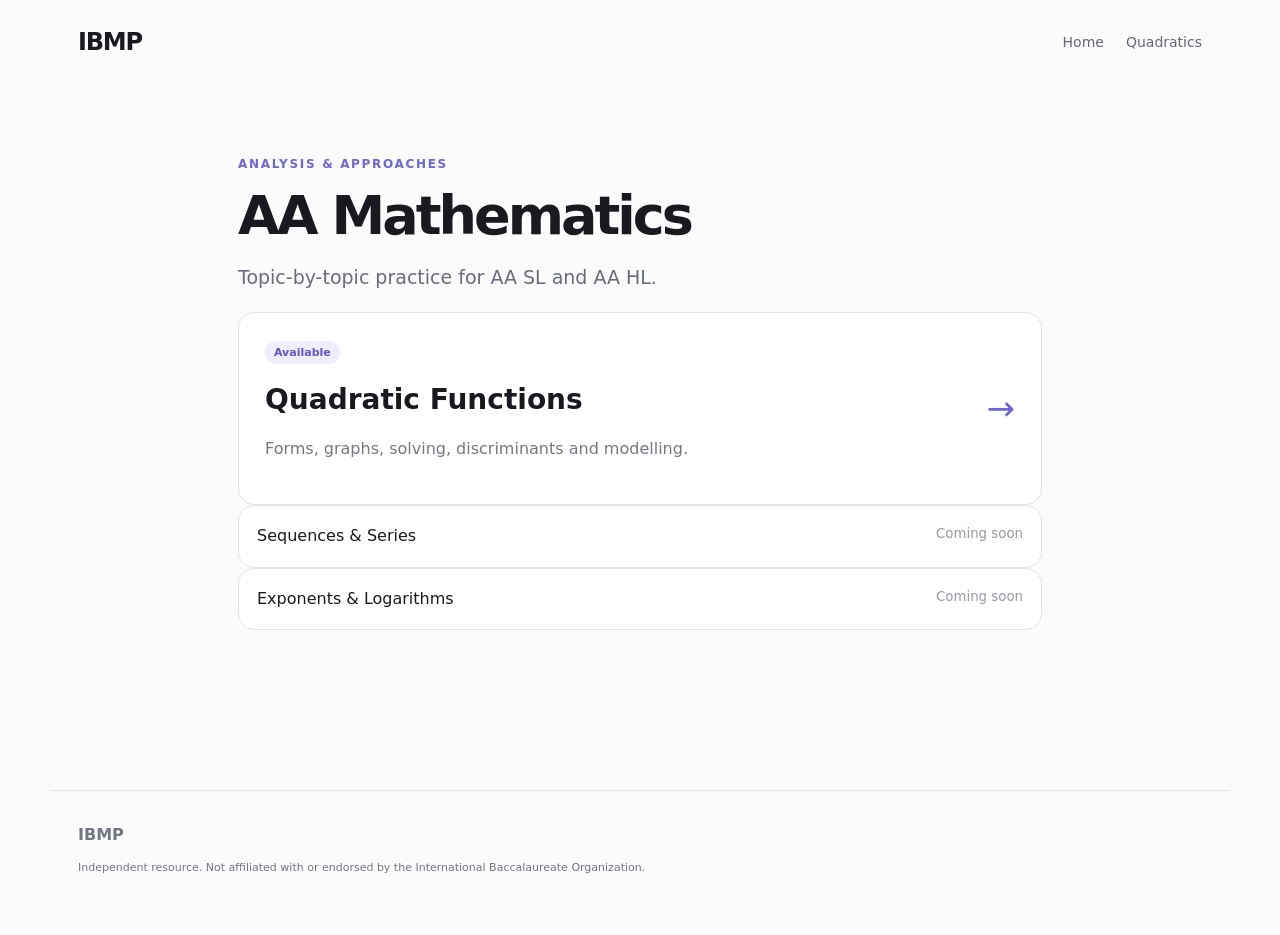
==== aa.html @ b543ac79 "Add files via upload" ====
<!doctype html><html lang="en"><head><meta charset="utf-8"><meta name="viewport" content="width=device-width,initial-scale=1"><title>AA — IBMP</title><link rel="stylesheet" href="styles.css"></head><body>
<header class="header"><a class="brand" href="index.html">IBMP</a><nav><a href="index.html">Home</a><a href="quadratics.html">Quadratics</a></nav></header>
<main class="page"><div class="eyebrow">Analysis & Approaches</div><h1>AA Mathematics</h1><p class="lead">Topic-by-topic practice for AA SL and AA HL.</p>
<a class="featured" href="quadratics.html"><div><span class="pill">Available</span><h3>Quadratic Functions</h3><p>Forms, graphs, solving, discriminants and modelling.</p></div><div class="arrow">→</div></a>
<div class="mini">Sequences & Series <small>Coming soon</small></div><div class="mini">Exponents & Logarithms <small>Coming soon</small></div></main>
<footer><strong>IBMP</strong><p class="disclaimer">Independent resource. Not affiliated with or endorsed by the International Baccalaureate Organization.</p></footer>
</body></html>
---- styles.css ----
*{box-sizing:border-box}body{margin:0;font-family:Inter,system-ui,-apple-system,Segoe UI,sans-serif;color:#181a20;background:#fbfbfc;line-height:1.55}a{text-decoration:none;color:inherit}.header{max-width:1180px;margin:auto;padding:24px 28px;display:flex;justify-content:space-between;align-items:center}.brand{font-size:24px;font-weight:800;letter-spacing:-.05em}.header nav{display:flex;gap:22px;color:#626774;font-size:14px}.hero{max-width:1180px;margin:70px auto 20px;padding:0 28px 80px;display:grid;grid-template-columns:1.2fr .8fr;gap:60px;align-items:center}.hero h1,.page h1{font-size:62px;line-height:1.03;letter-spacing:-.055em;margin:0 0 20px}.hero h1 span{color:#6e65d8}.hero p,.lead{font-size:19px;color:#686d79}.eyebrow{text-transform:uppercase;letter-spacing:.14em;font-size:12px;font-weight:800;color:#6e65d8;margin-bottom:14px}.actions{display:flex;gap:10px;margin-top:28px}.btn{padding:12px 17px;border:1px solid #dadce4;background:white;border-radius:10px;font-weight:700;cursor:pointer}.btn.primary{background:#1f2025;color:white;border-color:#1f2025}.preview,.card,.featured,.mini,.progress,.lessons label,.practice{background:white;border:1px solid #e2e4ea;border-radius:16px}.preview{padding:22px;box-shadow:0 12px 35px rgba(20,20,35,.06)}.preview-top{display:flex;justify-content:space-between;font-size:14px}.preview-top span:last-child,.pill{background:#efedff;color:#5f56cc;border-radius:99px;padding:5px 9px;font-size:11px;font-weight:800}.formula{font-family:Georgia,serif;text-align:center;font-size:28px;margin:26px 0 0}.axis{stroke:#c7cad3;stroke-width:1.5}.curve{fill:none;stroke:#6e65d8;stroke-width:4}.point{fill:#1c1d22}.preview small{color:#7b808c}.section{max-width:1180px;margin:auto;padding:72px 28px}.section h2{font-size:38px;letter-spacing:-.04em;margin:0 0 28px}.grid{display:grid;gap:14px}.four{grid-template-columns:repeat(4,1fr)}.three{grid-template-columns:repeat(3,1fr)}.card{padding:22px;min-height:180px}.card b{color:#6e65d8}.card p{color:#747985}.card span{font-size:13px;font-weight:800}.featured{padding:26px;display:flex;justify-content:space-between;align-items:center}.featured h3{font-size:28px;margin:14px 0 8px}.featured p{color:#737883}.arrow{font-size:34px;color:#6e65d8}.mini{padding:18px;display:flex;justify-content:space-between}.mini small{color:#969aa5}.page{max-width:860px;margin:70px auto;padding:0 28px 90px}.page h1{font-size:54px}.progress{padding:20px;margin:30px 0}.progress>div:first-child{display:flex;justify-content:space-between}.progress span{font-size:13px;color:#747985}.track{height:8px;background:#eeeef2;border-radius:99px;margin-top:14px;overflow:hidden}.fill{height:100%;width:0;background:#6e65d8}.lessons{display:grid;gap:10px}.lessons label{padding:17px;display:flex;gap:12px}.lessons b{display:inline-block;width:32px;color:#6e65d8}.lessons small{display:block;margin-left:32px;color:#818692}.practice{padding:26px;margin-top:40px}.answer{margin-top:16px;background:#f4f3ff;border:1px solid #dedbff;padding:15px;border-radius:12px}.hidden{display:none}footer{max-width:1180px;margin:auto;border-top:1px solid #e4e6eb;padding:32px 28px 48px;color:#717681}.disclaimer{font-size:11px;max-width:760px}@media(max-width:800px){.hero{grid-template-columns:1fr}.hero h1,.page h1{font-size:44px}.four{grid-template-columns:1fr 1fr}.three{grid-template-columns:1fr}}@media(max-width:520px){.four{grid-template-columns:1fr}.actions{flex-direction:column}}
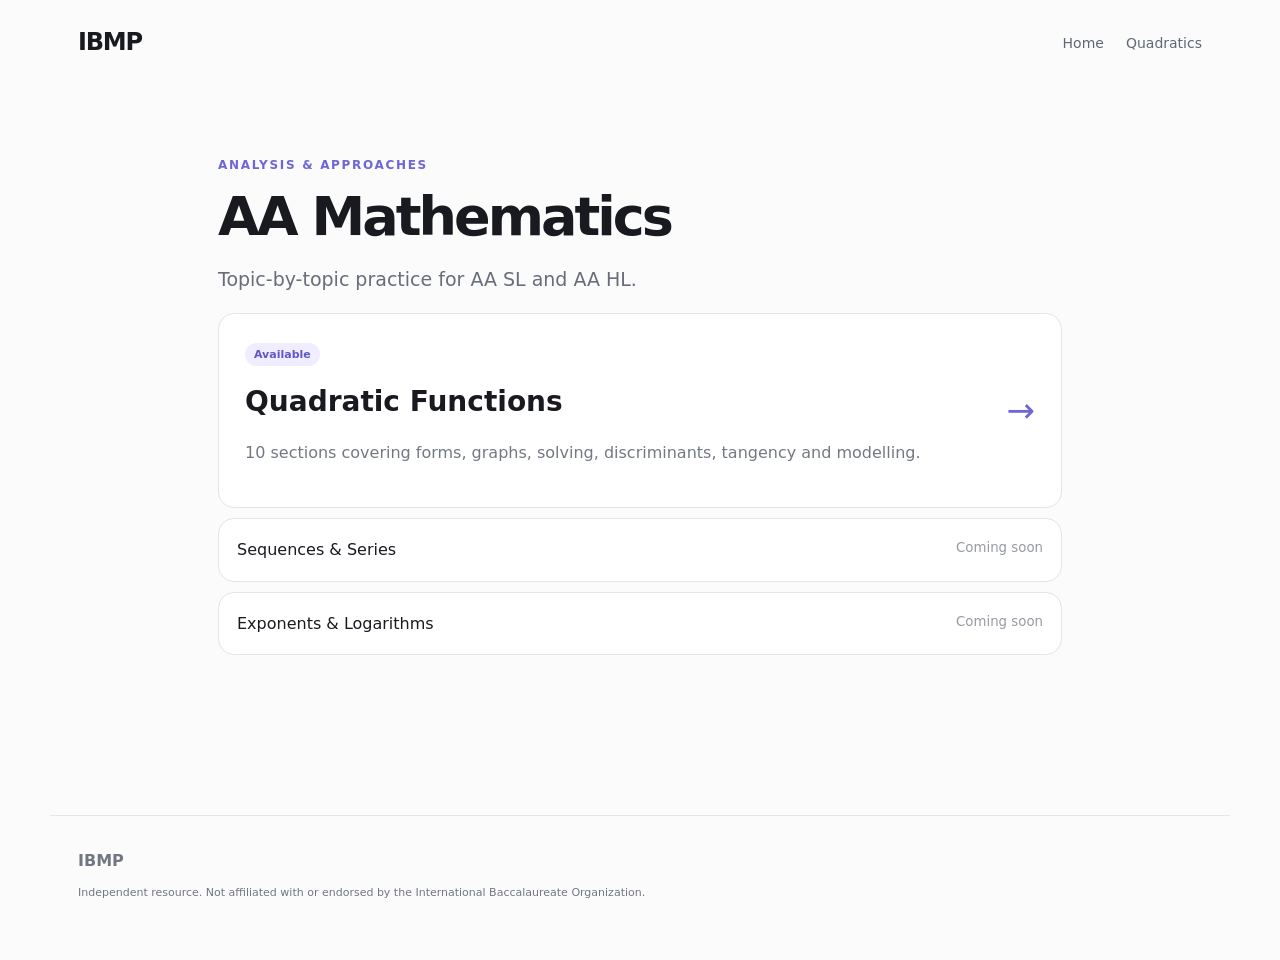
==== commit eadb656c: "Add files via upload" ====
--- a/aa.html
+++ b/aa.html
@@ -1,7 +1 @@
-<!doctype html><html lang="en"><head><meta charset="utf-8"><meta name="viewport" content="width=device-width,initial-scale=1"><title>AA — IBMP</title><link rel="stylesheet" href="styles.css"></head><body>
-<header class="header"><a class="brand" href="index.html">IBMP</a><nav><a href="index.html">Home</a><a href="quadratics.html">Quadratics</a></nav></header>
-<main class="page"><div class="eyebrow">Analysis & Approaches</div><h1>AA Mathematics</h1><p class="lead">Topic-by-topic practice for AA SL and AA HL.</p>
-<a class="featured" href="quadratics.html"><div><span class="pill">Available</span><h3>Quadratic Functions</h3><p>Forms, graphs, solving, discriminants and modelling.</p></div><div class="arrow">→</div></a>
-<div class="mini">Sequences & Series <small>Coming soon</small></div><div class="mini">Exponents & Logarithms <small>Coming soon</small></div></main>
-<footer><strong>IBMP</strong><p class="disclaimer">Independent resource. Not affiliated with or endorsed by the International Baccalaureate Organization.</p></footer>
-</body></html>+<!doctype html><html lang="en"><head><meta charset="utf-8"><meta name="viewport" content="width=device-width,initial-scale=1"><title>AA — IBMP</title><link rel="stylesheet" href="styles.css"></head><body><header class="header"><a class="brand" href="index.html">IBMP</a><nav><a href="index.html">Home</a><a href="quadratics.html">Quadratics</a></nav></header><main class="page"><div class="eyebrow">Analysis & Approaches</div><h1>AA Mathematics</h1><p class="lead">Topic-by-topic practice for AA SL and AA HL.</p><a class="featured" href="quadratics.html"><div><span class="pill">Available</span><h3>Quadratic Functions</h3><p>10 sections covering forms, graphs, solving, discriminants, tangency and modelling.</p></div><div class="arrow">→</div></a><div class="mini">Sequences & Series <small>Coming soon</small></div><div class="mini">Exponents & Logarithms <small>Coming soon</small></div></main><footer><strong>IBMP</strong><p class="disclaimer">Independent resource. Not affiliated with or endorsed by the International Baccalaureate Organization.</p></footer></body></html>
--- a/styles.css
+++ b/styles.css
@@ -1 +1 @@
-*{box-sizing:border-box}body{margin:0;font-family:Inter,system-ui,-apple-system,Segoe UI,sans-serif;color:#181a20;background:#fbfbfc;line-height:1.55}a{text-decoration:none;color:inherit}.header{max-width:1180px;margin:auto;padding:24px 28px;display:flex;justify-content:space-between;align-items:center}.brand{font-size:24px;font-weight:800;letter-spacing:-.05em}.header nav{display:flex;gap:22px;color:#626774;font-size:14px}.hero{max-width:1180px;margin:70px auto 20px;padding:0 28px 80px;display:grid;grid-template-columns:1.2fr .8fr;gap:60px;align-items:center}.hero h1,.page h1{font-size:62px;line-height:1.03;letter-spacing:-.055em;margin:0 0 20px}.hero h1 span{color:#6e65d8}.hero p,.lead{font-size:19px;color:#686d79}.eyebrow{text-transform:uppercase;letter-spacing:.14em;font-size:12px;font-weight:800;color:#6e65d8;margin-bottom:14px}.actions{display:flex;gap:10px;margin-top:28px}.btn{padding:12px 17px;border:1px solid #dadce4;background:white;border-radius:10px;font-weight:700;cursor:pointer}.btn.primary{background:#1f2025;color:white;border-color:#1f2025}.preview,.card,.featured,.mini,.progress,.lessons label,.practice{background:white;border:1px solid #e2e4ea;border-radius:16px}.preview{padding:22px;box-shadow:0 12px 35px rgba(20,20,35,.06)}.preview-top{display:flex;justify-content:space-between;font-size:14px}.preview-top span:last-child,.pill{background:#efedff;color:#5f56cc;border-radius:99px;padding:5px 9px;font-size:11px;font-weight:800}.formula{font-family:Georgia,serif;text-align:center;font-size:28px;margin:26px 0 0}.axis{stroke:#c7cad3;stroke-width:1.5}.curve{fill:none;stroke:#6e65d8;stroke-width:4}.point{fill:#1c1d22}.preview small{color:#7b808c}.section{max-width:1180px;margin:auto;padding:72px 28px}.section h2{font-size:38px;letter-spacing:-.04em;margin:0 0 28px}.grid{display:grid;gap:14px}.four{grid-template-columns:repeat(4,1fr)}.three{grid-template-columns:repeat(3,1fr)}.card{padding:22px;min-height:180px}.card b{color:#6e65d8}.card p{color:#747985}.card span{font-size:13px;font-weight:800}.featured{padding:26px;display:flex;justify-content:space-between;align-items:center}.featured h3{font-size:28px;margin:14px 0 8px}.featured p{color:#737883}.arrow{font-size:34px;color:#6e65d8}.mini{padding:18px;display:flex;justify-content:space-between}.mini small{color:#969aa5}.page{max-width:860px;margin:70px auto;padding:0 28px 90px}.page h1{font-size:54px}.progress{padding:20px;margin:30px 0}.progress>div:first-child{display:flex;justify-content:space-between}.progress span{font-size:13px;color:#747985}.track{height:8px;background:#eeeef2;border-radius:99px;margin-top:14px;overflow:hidden}.fill{height:100%;width:0;background:#6e65d8}.lessons{display:grid;gap:10px}.lessons label{padding:17px;display:flex;gap:12px}.lessons b{display:inline-block;width:32px;color:#6e65d8}.lessons small{display:block;margin-left:32px;color:#818692}.practice{padding:26px;margin-top:40px}.answer{margin-top:16px;background:#f4f3ff;border:1px solid #dedbff;padding:15px;border-radius:12px}.hidden{display:none}footer{max-width:1180px;margin:auto;border-top:1px solid #e4e6eb;padding:32px 28px 48px;color:#717681}.disclaimer{font-size:11px;max-width:760px}@media(max-width:800px){.hero{grid-template-columns:1fr}.hero h1,.page h1{font-size:44px}.four{grid-template-columns:1fr 1fr}.three{grid-template-columns:1fr}}@media(max-width:520px){.four{grid-template-columns:1fr}.actions{flex-direction:column}}+*{box-sizing:border-box}html{scroll-behavior:smooth}body{margin:0;font-family:Inter,system-ui,-apple-system,Segoe UI,sans-serif;color:#181a20;background:#fbfbfc;line-height:1.58}a{text-decoration:none;color:inherit}.header{max-width:1180px;margin:auto;padding:24px 28px;display:flex;justify-content:space-between;align-items:center}.brand{font-size:24px;font-weight:800;letter-spacing:-.05em}.header nav{display:flex;gap:22px;color:#626774;font-size:14px}.hero{max-width:1180px;margin:70px auto 20px;padding:0 28px 80px;display:grid;grid-template-columns:1.2fr .8fr;gap:60px;align-items:center}.hero h1,.page h1{font-size:62px;line-height:1.03;letter-spacing:-.055em;margin:0 0 20px}.hero h1 span{color:#6e65d8}.hero p,.lead{font-size:19px;color:#686d79}.eyebrow{text-transform:uppercase;letter-spacing:.14em;font-size:12px;font-weight:800;color:#6e65d8;margin-bottom:14px}.actions{display:flex;gap:10px;margin-top:28px}.btn,.reveal{padding:12px 17px;border:1px solid #dadce4;background:white;border-radius:10px;font-weight:700;cursor:pointer}.btn.primary,.primary-sm{background:#1f2025;color:white;border-color:#1f2025}.preview,.card,.featured,.mini,.progress,.lesson,.practice-set,.example,.key-box,.toc,.mixed{background:white;border:1px solid #e2e4ea;border-radius:16px}.preview{padding:22px;box-shadow:0 12px 35px rgba(20,20,35,.06)}.preview-top{display:flex;justify-content:space-between;font-size:14px}.preview-top span:last-child,.pill{background:#efedff;color:#5f56cc;border-radius:99px;padding:5px 9px;font-size:11px;font-weight:800}.formula{font-family:Georgia,serif;text-align:center;font-size:28px;margin:26px 0 0}.axis{stroke:#c7cad3;stroke-width:1.5}.curve{fill:none;stroke:#6e65d8;stroke-width:4}.point{fill:#1c1d22}.graph-label{font-size:12px;fill:#777}.preview small{color:#7b808c}.section{max-width:1180px;margin:auto;padding:72px 28px}.section h2{font-size:38px;letter-spacing:-.04em;margin:0 0 28px}.grid{display:grid;gap:14px}.four{grid-template-columns:repeat(4,1fr)}.three{grid-template-columns:repeat(3,1fr)}.card{padding:22px;min-height:180px}.card b{color:#6e65d8}.card p{color:#747985}.card span{font-size:13px;font-weight:800}.featured{padding:26px;display:flex;justify-content:space-between;align-items:center}.featured h3{font-size:28px;margin:14px 0 8px}.featured p{color:#737883}.arrow{font-size:34px;color:#6e65d8}.mini{padding:18px;display:flex;justify-content:space-between;margin-top:10px}.mini small{color:#969aa5}.page{max-width:900px;margin:70px auto;padding:0 28px 90px}.page h1{font-size:54px}.chapter-meta{display:flex;flex-wrap:wrap;gap:8px;margin:20px 0}.chapter-meta span{font-size:12px;padding:6px 10px;border-radius:999px;background:#f0f1f5;color:#626774}.progress{padding:20px;margin:30px 0}.progress>div:first-child{display:flex;justify-content:space-between}.progress span{font-size:13px;color:#747985}.track{height:8px;background:#eeeef2;border-radius:99px;margin-top:14px;overflow:hidden}.fill{height:100%;width:0;background:#6e65d8}.toc{padding:22px;margin:30px 0;display:grid;grid-template-columns:1fr 1fr;gap:8px 18px}.toc a{font-size:14px;color:#505662}.toc a:hover{color:#6e65d8}.lesson{padding:28px;margin:24px 0}.lesson-head{display:flex;gap:18px;align-items:flex-start}.lesson-head h2{margin:0;font-size:30px;letter-spacing:-.035em}.lesson-head p{margin:4px 0 0;color:#737883}.num{display:inline-flex;width:42px;height:42px;border-radius:12px;background:#efedff;color:#5f56cc;align-items:center;justify-content:center;font-weight:800}.key-box,.example,.practice-set{padding:18px;margin-top:20px}.key-box{background:#faf9ff}.key-box p{margin:6px 0}.tag,.level{font-size:11px;text-transform:uppercase;letter-spacing:.12em;font-weight:800;color:#6e65d8;margin-bottom:8px}.solution,.answer{margin-top:12px;background:#f6f6f8;border-radius:10px;padding:14px}.vocab{display:flex;flex-wrap:wrap;gap:8px;margin-top:18px}.vocab span{font-size:12px;border:1px solid #e2e4ea;border-radius:999px;padding:7px 10px;background:#fff}.practice-set .reveal{margin-right:8px;margin-top:8px;padding:9px 12px;font-size:12px}.hidden{display:none}.complete{display:flex;gap:8px;align-items:center;margin-top:20px;font-size:13px;color:#6d7280}.mixed{padding:28px;margin-top:34px}.level-row{display:flex;flex-wrap:wrap;gap:8px;margin-top:18px}.level-row span{font-size:12px;padding:7px 10px;border-radius:999px;background:#f2f2f5}.disclaimer{font-size:11px;max-width:760px}footer{max-width:1180px;margin:auto;border-top:1px solid #e4e6eb;padding:32px 28px 48px;color:#717681}@media(max-width:800px){.hero{grid-template-columns:1fr}.hero h1,.page h1{font-size:44px}.four{grid-template-columns:1fr 1fr}.three,.toc{grid-template-columns:1fr}}@media(max-width:520px){.four{grid-template-columns:1fr}.actions{flex-direction:column}.lesson{padding:20px}.lesson-head{gap:12px}.lesson-head h2{font-size:25px}}
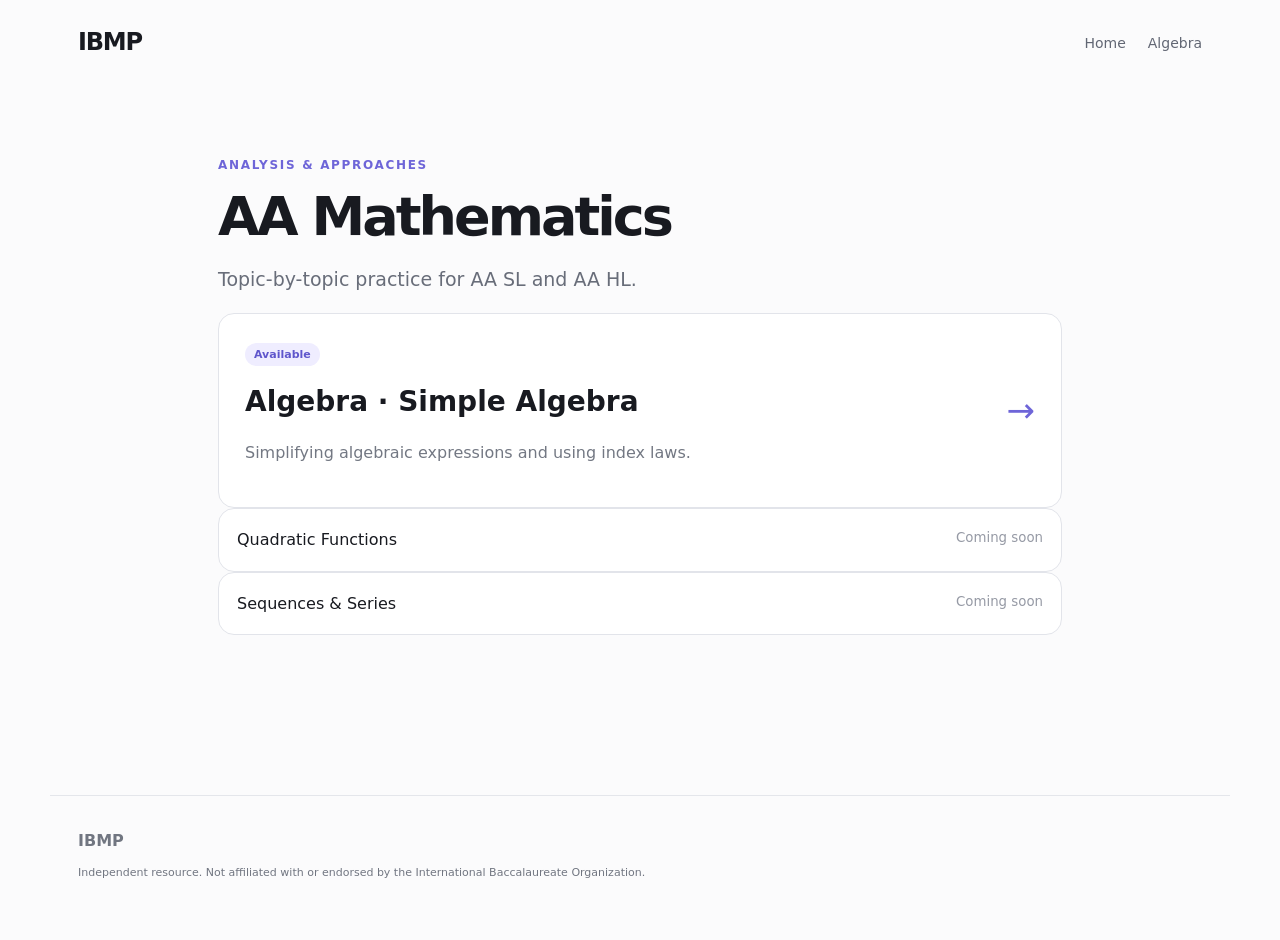
==== commit cb53703c: "Add files via upload" ====
--- a/aa.html
+++ b/aa.html
@@ -1 +1,7 @@
-<!doctype html><html lang="en"><head><meta charset="utf-8"><meta name="viewport" content="width=device-width,initial-scale=1"><title>AA — IBMP</title><link rel="stylesheet" href="styles.css"></head><body><header class="header"><a class="brand" href="index.html">IBMP</a><nav><a href="index.html">Home</a><a href="quadratics.html">Quadratics</a></nav></header><main class="page"><div class="eyebrow">Analysis & Approaches</div><h1>AA Mathematics</h1><p class="lead">Topic-by-topic practice for AA SL and AA HL.</p><a class="featured" href="quadratics.html"><div><span class="pill">Available</span><h3>Quadratic Functions</h3><p>10 sections covering forms, graphs, solving, discriminants, tangency and modelling.</p></div><div class="arrow">→</div></a><div class="mini">Sequences & Series <small>Coming soon</small></div><div class="mini">Exponents & Logarithms <small>Coming soon</small></div></main><footer><strong>IBMP</strong><p class="disclaimer">Independent resource. Not affiliated with or endorsed by the International Baccalaureate Organization.</p></footer></body></html>+<!doctype html><html lang="en"><head><meta charset="utf-8"><meta name="viewport" content="width=device-width,initial-scale=1"><title>AA — IBMP</title><link rel="stylesheet" href="styles.css"></head><body>
+<header class="header"><a class="brand" href="index.html">IBMP</a><nav><a href="index.html">Home</a><a href="algebra.html">Algebra</a></nav></header>
+<main class="page"><div class="eyebrow">Analysis & Approaches</div><h1>AA Mathematics</h1><p class="lead">Topic-by-topic practice for AA SL and AA HL.</p>
+<a class="featured" href="algebra.html"><div><span class="pill">Available</span><h3>Algebra · Simple Algebra</h3><p>Simplifying algebraic expressions and using index laws.</p></div><div class="arrow">→</div></a>
+<div class="mini">Quadratic Functions <small>Coming soon</small></div><div class="mini">Sequences & Series <small>Coming soon</small></div></main>
+<footer><strong>IBMP</strong><p class="disclaimer">Independent resource. Not affiliated with or endorsed by the International Baccalaureate Organization.</p></footer>
+</body></html>
--- a/styles.css
+++ b/styles.css
@@ -1 +1 @@
-*{box-sizing:border-box}html{scroll-behavior:smooth}body{margin:0;font-family:Inter,system-ui,-apple-system,Segoe UI,sans-serif;color:#181a20;background:#fbfbfc;line-height:1.58}a{text-decoration:none;color:inherit}.header{max-width:1180px;margin:auto;padding:24px 28px;display:flex;justify-content:space-between;align-items:center}.brand{font-size:24px;font-weight:800;letter-spacing:-.05em}.header nav{display:flex;gap:22px;color:#626774;font-size:14px}.hero{max-width:1180px;margin:70px auto 20px;padding:0 28px 80px;display:grid;grid-template-columns:1.2fr .8fr;gap:60px;align-items:center}.hero h1,.page h1{font-size:62px;line-height:1.03;letter-spacing:-.055em;margin:0 0 20px}.hero h1 span{color:#6e65d8}.hero p,.lead{font-size:19px;color:#686d79}.eyebrow{text-transform:uppercase;letter-spacing:.14em;font-size:12px;font-weight:800;color:#6e65d8;margin-bottom:14px}.actions{display:flex;gap:10px;margin-top:28px}.btn,.reveal{padding:12px 17px;border:1px solid #dadce4;background:white;border-radius:10px;font-weight:700;cursor:pointer}.btn.primary,.primary-sm{background:#1f2025;color:white;border-color:#1f2025}.preview,.card,.featured,.mini,.progress,.lesson,.practice-set,.example,.key-box,.toc,.mixed{background:white;border:1px solid #e2e4ea;border-radius:16px}.preview{padding:22px;box-shadow:0 12px 35px rgba(20,20,35,.06)}.preview-top{display:flex;justify-content:space-between;font-size:14px}.preview-top span:last-child,.pill{background:#efedff;color:#5f56cc;border-radius:99px;padding:5px 9px;font-size:11px;font-weight:800}.formula{font-family:Georgia,serif;text-align:center;font-size:28px;margin:26px 0 0}.axis{stroke:#c7cad3;stroke-width:1.5}.curve{fill:none;stroke:#6e65d8;stroke-width:4}.point{fill:#1c1d22}.graph-label{font-size:12px;fill:#777}.preview small{color:#7b808c}.section{max-width:1180px;margin:auto;padding:72px 28px}.section h2{font-size:38px;letter-spacing:-.04em;margin:0 0 28px}.grid{display:grid;gap:14px}.four{grid-template-columns:repeat(4,1fr)}.three{grid-template-columns:repeat(3,1fr)}.card{padding:22px;min-height:180px}.card b{color:#6e65d8}.card p{color:#747985}.card span{font-size:13px;font-weight:800}.featured{padding:26px;display:flex;justify-content:space-between;align-items:center}.featured h3{font-size:28px;margin:14px 0 8px}.featured p{color:#737883}.arrow{font-size:34px;color:#6e65d8}.mini{padding:18px;display:flex;justify-content:space-between;margin-top:10px}.mini small{color:#969aa5}.page{max-width:900px;margin:70px auto;padding:0 28px 90px}.page h1{font-size:54px}.chapter-meta{display:flex;flex-wrap:wrap;gap:8px;margin:20px 0}.chapter-meta span{font-size:12px;padding:6px 10px;border-radius:999px;background:#f0f1f5;color:#626774}.progress{padding:20px;margin:30px 0}.progress>div:first-child{display:flex;justify-content:space-between}.progress span{font-size:13px;color:#747985}.track{height:8px;background:#eeeef2;border-radius:99px;margin-top:14px;overflow:hidden}.fill{height:100%;width:0;background:#6e65d8}.toc{padding:22px;margin:30px 0;display:grid;grid-template-columns:1fr 1fr;gap:8px 18px}.toc a{font-size:14px;color:#505662}.toc a:hover{color:#6e65d8}.lesson{padding:28px;margin:24px 0}.lesson-head{display:flex;gap:18px;align-items:flex-start}.lesson-head h2{margin:0;font-size:30px;letter-spacing:-.035em}.lesson-head p{margin:4px 0 0;color:#737883}.num{display:inline-flex;width:42px;height:42px;border-radius:12px;background:#efedff;color:#5f56cc;align-items:center;justify-content:center;font-weight:800}.key-box,.example,.practice-set{padding:18px;margin-top:20px}.key-box{background:#faf9ff}.key-box p{margin:6px 0}.tag,.level{font-size:11px;text-transform:uppercase;letter-spacing:.12em;font-weight:800;color:#6e65d8;margin-bottom:8px}.solution,.answer{margin-top:12px;background:#f6f6f8;border-radius:10px;padding:14px}.vocab{display:flex;flex-wrap:wrap;gap:8px;margin-top:18px}.vocab span{font-size:12px;border:1px solid #e2e4ea;border-radius:999px;padding:7px 10px;background:#fff}.practice-set .reveal{margin-right:8px;margin-top:8px;padding:9px 12px;font-size:12px}.hidden{display:none}.complete{display:flex;gap:8px;align-items:center;margin-top:20px;font-size:13px;color:#6d7280}.mixed{padding:28px;margin-top:34px}.level-row{display:flex;flex-wrap:wrap;gap:8px;margin-top:18px}.level-row span{font-size:12px;padding:7px 10px;border-radius:999px;background:#f2f2f5}.disclaimer{font-size:11px;max-width:760px}footer{max-width:1180px;margin:auto;border-top:1px solid #e4e6eb;padding:32px 28px 48px;color:#717681}@media(max-width:800px){.hero{grid-template-columns:1fr}.hero h1,.page h1{font-size:44px}.four{grid-template-columns:1fr 1fr}.three,.toc{grid-template-columns:1fr}}@media(max-width:520px){.four{grid-template-columns:1fr}.actions{flex-direction:column}.lesson{padding:20px}.lesson-head{gap:12px}.lesson-head h2{font-size:25px}}+*{box-sizing:border-box}html{scroll-behavior:smooth}body{margin:0;font-family:Inter,system-ui,-apple-system,Segoe UI,sans-serif;color:#181a20;background:#fbfbfc;line-height:1.58}a{text-decoration:none;color:inherit}.header{max-width:1180px;margin:auto;padding:24px 28px;display:flex;justify-content:space-between;align-items:center}.brand{font-size:24px;font-weight:800;letter-spacing:-.05em}.header nav{display:flex;gap:22px;color:#626774;font-size:14px}.hero{max-width:1180px;margin:70px auto 20px;padding:0 28px 80px;display:grid;grid-template-columns:1.2fr .8fr;gap:60px;align-items:center}.hero h1,.page h1{font-size:62px;line-height:1.03;letter-spacing:-.055em;margin:0 0 20px}.hero h1 span{color:#6e65d8}.hero p,.lead{font-size:19px;color:#686d79}.eyebrow{text-transform:uppercase;letter-spacing:.14em;font-size:12px;font-weight:800;color:#6e65d8;margin-bottom:14px}.actions{display:flex;gap:10px;margin-top:28px}.btn,.reveal{padding:12px 17px;border:1px solid #dadce4;background:white;border-radius:10px;font-weight:700;cursor:pointer}.btn.primary{background:#1f2025;color:white;border-color:#1f2025}.preview,.card,.featured,.mini,.lesson,.key-box,.example,.toc{background:white;border:1px solid #e2e4ea;border-radius:16px}.preview{padding:22px;box-shadow:0 12px 35px rgba(20,20,35,.06)}.preview-top{display:flex;justify-content:space-between;font-size:14px}.preview-top span:last-child,.pill{background:#efedff;color:#5f56cc;border-radius:99px;padding:5px 9px;font-size:11px;font-weight:800}.formula{font-family:Georgia,serif;text-align:center;font-size:28px;margin:34px 0}.rule-stack{display:grid;gap:10px}.rule-stack div{display:flex;gap:12px;align-items:center;background:#f7f7fa;border-radius:10px;padding:11px}.rule-stack span{display:inline-flex;min-width:44px;justify-content:center;color:#6e65d8;font-weight:800}.preview small{display:block;margin-top:18px;color:#7b808c}.section{max-width:1180px;margin:auto;padding:72px 28px}.section h2{font-size:38px;letter-spacing:-.04em;margin:0 0 28px}.grid{display:grid;gap:14px}.four{grid-template-columns:repeat(4,1fr)}.three{grid-template-columns:repeat(3,1fr)}.card{padding:22px;min-height:180px}.card b{color:#6e65d8}.card p{color:#747985}.card span{font-size:13px;font-weight:800}.featured{padding:26px;display:flex;justify-content:space-between;align-items:center}.featured h3{font-size:28px;margin:14px 0 8px}.featured p{color:#737883}.arrow{font-size:34px;color:#6e65d8}.mini{padding:18px;display:flex;justify-content:space-between}.mini small{color:#969aa5}.page{max-width:900px;margin:70px auto;padding:0 28px 90px}.page.wide{max-width:980px}.page h1{font-size:54px}.chapter-meta{display:flex;flex-wrap:wrap;gap:8px;margin:20px 0}.chapter-meta span{font-size:12px;padding:6px 10px;border-radius:999px;background:#f0f1f5;color:#626774}.toc{padding:22px;margin:30px 0;display:grid;grid-template-columns:repeat(3,1fr);gap:9px 18px}.toc .eyebrow{grid-column:1/-1;margin-bottom:2px}.toc a{font-size:14px;color:#505662}.toc a:hover{color:#6e65d8}.lesson{padding:28px;margin:24px 0}.lesson-head{display:flex;gap:18px;align-items:flex-start}.lesson-head h2{margin:0;font-size:30px;letter-spacing:-.035em}.lesson-head p{margin:4px 0 0;color:#737883}.num{display:inline-flex;min-width:48px;height:42px;border-radius:12px;background:#efedff;color:#5f56cc;align-items:center;justify-content:center;font-weight:800;padding:0 10px}.key-box,.example{padding:18px;margin-top:18px}.key-box{background:#faf9ff}.key-box p{margin:8px 0}.tag{font-size:11px;text-transform:uppercase;letter-spacing:.12em;font-weight:800;color:#6e65d8;margin-bottom:8px}.solution,.answer{margin-top:12px;background:#f6f6f8;border-radius:10px;padding:14px}.exercise h3{margin-top:28px;font-size:17px}.questions{display:grid;grid-template-columns:1fr 1fr;gap:8px 44px;padding-left:26px}.questions li{padding:3px 0}.reveal{margin-top:18px}.hidden{display:none}.key-list{display:grid;gap:8px}.exam-list{display:grid;gap:20px}.exam-list li{padding:14px;background:#fafafa;border-radius:12px}.note{margin-top:18px;background:#fff8e8;border:1px solid #f0dfad;padding:14px;border-radius:10px;color:#6e6040;font-size:13px}.answer-grid{display:grid;gap:12px;margin-top:20px}details{background:#fafafa;border:1px solid #e3e4e8;border-radius:12px;padding:14px}summary{cursor:pointer;font-weight:800;color:#4f4b9a}.disclaimer{font-size:11px;max-width:760px}footer{max-width:1180px;margin:auto;border-top:1px solid #e4e6eb;padding:32px 28px 48px;color:#717681}@media(max-width:800px){.hero{grid-template-columns:1fr}.hero h1,.page h1{font-size:44px}.four{grid-template-columns:1fr 1fr}.three,.toc,.questions{grid-template-columns:1fr}}@media(max-width:520px){.four{grid-template-columns:1fr}.actions{flex-direction:column}.lesson{padding:20px}.lesson-head{gap:12px}.lesson-head h2{font-size:25px}}
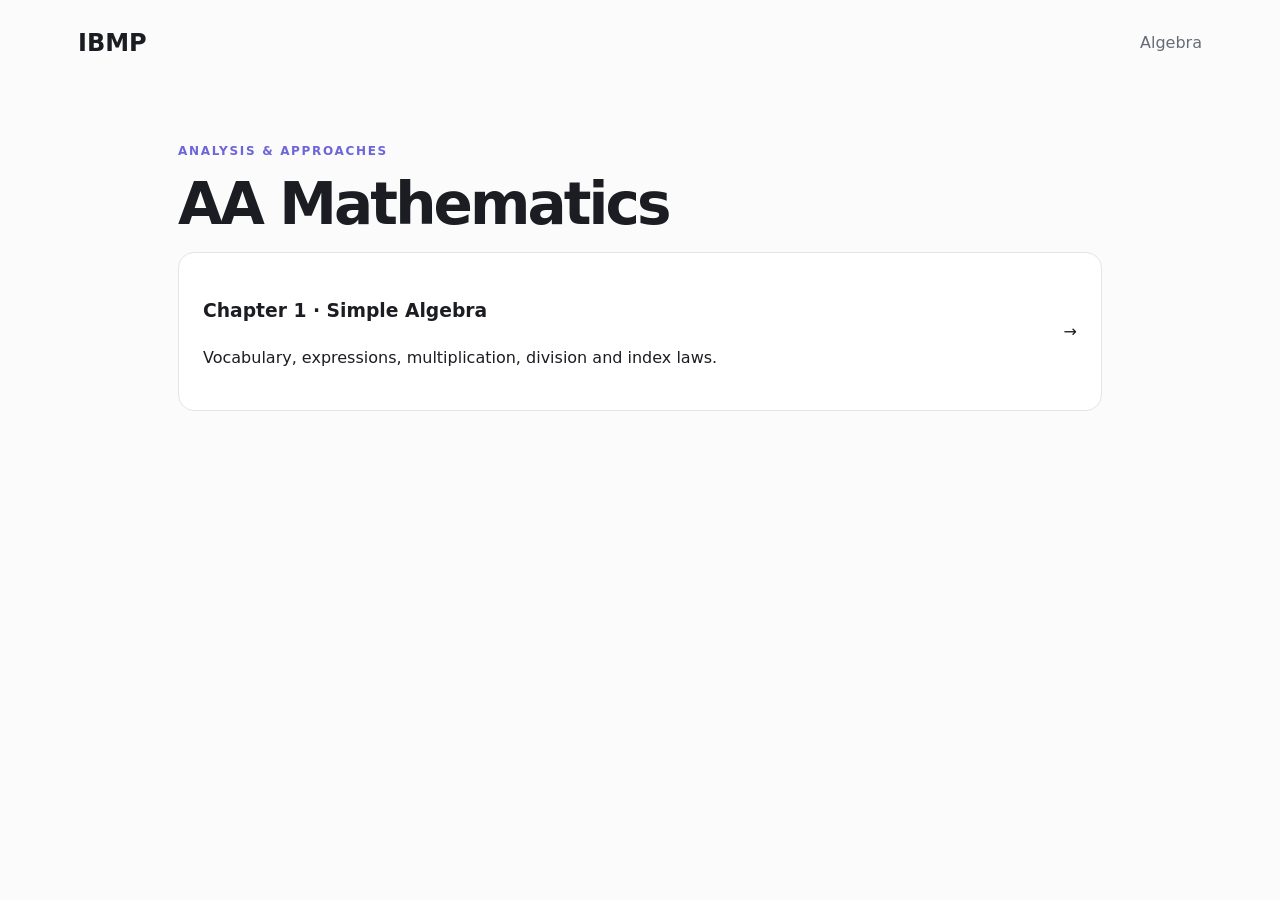
==== commit 0ed19c5f: "Add files via upload" ====
--- a/aa.html
+++ b/aa.html
@@ -1,7 +1 @@
-<!doctype html><html lang="en"><head><meta charset="utf-8"><meta name="viewport" content="width=device-width,initial-scale=1"><title>AA — IBMP</title><link rel="stylesheet" href="styles.css"></head><body>
-<header class="header"><a class="brand" href="index.html">IBMP</a><nav><a href="index.html">Home</a><a href="algebra.html">Algebra</a></nav></header>
-<main class="page"><div class="eyebrow">Analysis & Approaches</div><h1>AA Mathematics</h1><p class="lead">Topic-by-topic practice for AA SL and AA HL.</p>
-<a class="featured" href="algebra.html"><div><span class="pill">Available</span><h3>Algebra · Simple Algebra</h3><p>Simplifying algebraic expressions and using index laws.</p></div><div class="arrow">→</div></a>
-<div class="mini">Quadratic Functions <small>Coming soon</small></div><div class="mini">Sequences & Series <small>Coming soon</small></div></main>
-<footer><strong>IBMP</strong><p class="disclaimer">Independent resource. Not affiliated with or endorsed by the International Baccalaureate Organization.</p></footer>
-</body></html>+<!doctype html><html><head><meta charset="utf-8"><meta name="viewport" content="width=device-width,initial-scale=1"><title>AA — IBMP</title><link rel="stylesheet" href="styles.css"></head><body><header class="header"><a class="brand" href="index.html">IBMP</a><nav><a href="algebra.html">Algebra</a></nav></header><main class="page"><div class="eyebrow">Analysis & Approaches</div><h1>AA Mathematics</h1><a class="featured" href="algebra.html"><div><h3>Chapter 1 · Simple Algebra</h3><p>Vocabulary, expressions, multiplication, division and index laws.</p></div><span>→</span></a></main></body></html>
--- a/styles.css
+++ b/styles.css
@@ -1 +1 @@
-*{box-sizing:border-box}html{scroll-behavior:smooth}body{margin:0;font-family:Inter,system-ui,-apple-system,Segoe UI,sans-serif;color:#181a20;background:#fbfbfc;line-height:1.58}a{text-decoration:none;color:inherit}.header{max-width:1180px;margin:auto;padding:24px 28px;display:flex;justify-content:space-between;align-items:center}.brand{font-size:24px;font-weight:800;letter-spacing:-.05em}.header nav{display:flex;gap:22px;color:#626774;font-size:14px}.hero{max-width:1180px;margin:70px auto 20px;padding:0 28px 80px;display:grid;grid-template-columns:1.2fr .8fr;gap:60px;align-items:center}.hero h1,.page h1{font-size:62px;line-height:1.03;letter-spacing:-.055em;margin:0 0 20px}.hero h1 span{color:#6e65d8}.hero p,.lead{font-size:19px;color:#686d79}.eyebrow{text-transform:uppercase;letter-spacing:.14em;font-size:12px;font-weight:800;color:#6e65d8;margin-bottom:14px}.actions{display:flex;gap:10px;margin-top:28px}.btn,.reveal{padding:12px 17px;border:1px solid #dadce4;background:white;border-radius:10px;font-weight:700;cursor:pointer}.btn.primary{background:#1f2025;color:white;border-color:#1f2025}.preview,.card,.featured,.mini,.lesson,.key-box,.example,.toc{background:white;border:1px solid #e2e4ea;border-radius:16px}.preview{padding:22px;box-shadow:0 12px 35px rgba(20,20,35,.06)}.preview-top{display:flex;justify-content:space-between;font-size:14px}.preview-top span:last-child,.pill{background:#efedff;color:#5f56cc;border-radius:99px;padding:5px 9px;font-size:11px;font-weight:800}.formula{font-family:Georgia,serif;text-align:center;font-size:28px;margin:34px 0}.rule-stack{display:grid;gap:10px}.rule-stack div{display:flex;gap:12px;align-items:center;background:#f7f7fa;border-radius:10px;padding:11px}.rule-stack span{display:inline-flex;min-width:44px;justify-content:center;color:#6e65d8;font-weight:800}.preview small{display:block;margin-top:18px;color:#7b808c}.section{max-width:1180px;margin:auto;padding:72px 28px}.section h2{font-size:38px;letter-spacing:-.04em;margin:0 0 28px}.grid{display:grid;gap:14px}.four{grid-template-columns:repeat(4,1fr)}.three{grid-template-columns:repeat(3,1fr)}.card{padding:22px;min-height:180px}.card b{color:#6e65d8}.card p{color:#747985}.card span{font-size:13px;font-weight:800}.featured{padding:26px;display:flex;justify-content:space-between;align-items:center}.featured h3{font-size:28px;margin:14px 0 8px}.featured p{color:#737883}.arrow{font-size:34px;color:#6e65d8}.mini{padding:18px;display:flex;justify-content:space-between}.mini small{color:#969aa5}.page{max-width:900px;margin:70px auto;padding:0 28px 90px}.page.wide{max-width:980px}.page h1{font-size:54px}.chapter-meta{display:flex;flex-wrap:wrap;gap:8px;margin:20px 0}.chapter-meta span{font-size:12px;padding:6px 10px;border-radius:999px;background:#f0f1f5;color:#626774}.toc{padding:22px;margin:30px 0;display:grid;grid-template-columns:repeat(3,1fr);gap:9px 18px}.toc .eyebrow{grid-column:1/-1;margin-bottom:2px}.toc a{font-size:14px;color:#505662}.toc a:hover{color:#6e65d8}.lesson{padding:28px;margin:24px 0}.lesson-head{display:flex;gap:18px;align-items:flex-start}.lesson-head h2{margin:0;font-size:30px;letter-spacing:-.035em}.lesson-head p{margin:4px 0 0;color:#737883}.num{display:inline-flex;min-width:48px;height:42px;border-radius:12px;background:#efedff;color:#5f56cc;align-items:center;justify-content:center;font-weight:800;padding:0 10px}.key-box,.example{padding:18px;margin-top:18px}.key-box{background:#faf9ff}.key-box p{margin:8px 0}.tag{font-size:11px;text-transform:uppercase;letter-spacing:.12em;font-weight:800;color:#6e65d8;margin-bottom:8px}.solution,.answer{margin-top:12px;background:#f6f6f8;border-radius:10px;padding:14px}.exercise h3{margin-top:28px;font-size:17px}.questions{display:grid;grid-template-columns:1fr 1fr;gap:8px 44px;padding-left:26px}.questions li{padding:3px 0}.reveal{margin-top:18px}.hidden{display:none}.key-list{display:grid;gap:8px}.exam-list{display:grid;gap:20px}.exam-list li{padding:14px;background:#fafafa;border-radius:12px}.note{margin-top:18px;background:#fff8e8;border:1px solid #f0dfad;padding:14px;border-radius:10px;color:#6e6040;font-size:13px}.answer-grid{display:grid;gap:12px;margin-top:20px}details{background:#fafafa;border:1px solid #e3e4e8;border-radius:12px;padding:14px}summary{cursor:pointer;font-weight:800;color:#4f4b9a}.disclaimer{font-size:11px;max-width:760px}footer{max-width:1180px;margin:auto;border-top:1px solid #e4e6eb;padding:32px 28px 48px;color:#717681}@media(max-width:800px){.hero{grid-template-columns:1fr}.hero h1,.page h1{font-size:44px}.four{grid-template-columns:1fr 1fr}.three,.toc,.questions{grid-template-columns:1fr}}@media(max-width:520px){.four{grid-template-columns:1fr}.actions{flex-direction:column}.lesson{padding:20px}.lesson-head{gap:12px}.lesson-head h2{font-size:25px}}+*{box-sizing:border-box}body{margin:0;font-family:Inter,system-ui,-apple-system,Segoe UI,sans-serif;background:#fbfbfc;color:#1c1d22;line-height:1.6}a{text-decoration:none;color:inherit}.header{max-width:1180px;margin:auto;padding:24px 28px;display:flex;justify-content:space-between;align-items:center}.brand{font-size:24px;font-weight:800}.header nav{display:flex;gap:20px;color:#666b77}.hero{max-width:1180px;margin:60px auto;padding:20px 28px 80px;display:grid;grid-template-columns:1.2fr .8fr;gap:60px;align-items:center}.hero h1,.page h1{font-size:58px;line-height:1.05;letter-spacing:-.05em;margin:0 0 18px}.hero h1 span{color:#6e65d8}.hero p,.lead{font-size:18px;color:#6c7180}.btn{display:inline-block;margin-top:18px;padding:12px 18px;background:#1f2025;color:white;border-radius:10px;font-weight:700}.preview,.featured,.lesson,.vocab-box{background:white;border:1px solid #e2e4ea;border-radius:16px}.preview{padding:24px}.pill{display:inline-block;background:#efedff;color:#5f56cc;padding:5px 9px;border-radius:99px;font-size:11px;font-weight:800}.formula{font-family:Georgia,serif;font-size:28px;margin:32px 0}.section,.page{max-width:980px;margin:auto;padding:56px 28px}.eyebrow{text-transform:uppercase;letter-spacing:.14em;font-size:12px;font-weight:800;color:#6e65d8;margin-bottom:12px}.section h2,.vocab-box h2,.lesson h2{font-size:30px;letter-spacing:-.03em}.featured{padding:24px;display:flex;justify-content:space-between;align-items:center}.vocab-box{padding:28px;background:linear-gradient(180deg,#faf9ff,#fff);margin:28px 0}.muted{color:#747985}.vocab-table{width:100%;border-collapse:collapse;margin-top:20px;overflow:hidden;border-radius:12px}.vocab-table th,.vocab-table td{padding:13px 15px;border-bottom:1px solid #ececf1;text-align:left}.vocab-table th{background:#f2f0ff;color:#4f4a9f}.vocab-table td:first-child{font-weight:700;color:#333}.lesson{padding:26px;margin:20px 0}.note{padding:16px 18px;background:#fafafa;border-radius:12px;margin:12px 0}.disclaimer{font-size:11px;color:#777;margin-top:5px}footer{max-width:1180px;margin:auto;border-top:1px solid #e4e6eb;padding:30px 28px 46px;color:#707580}@media(max-width:760px){.hero{grid-template-columns:1fr}.hero h1,.page h1{font-size:42px}.vocab-table th,.vocab-table td{padding:11px 10px;font-size:14px}}
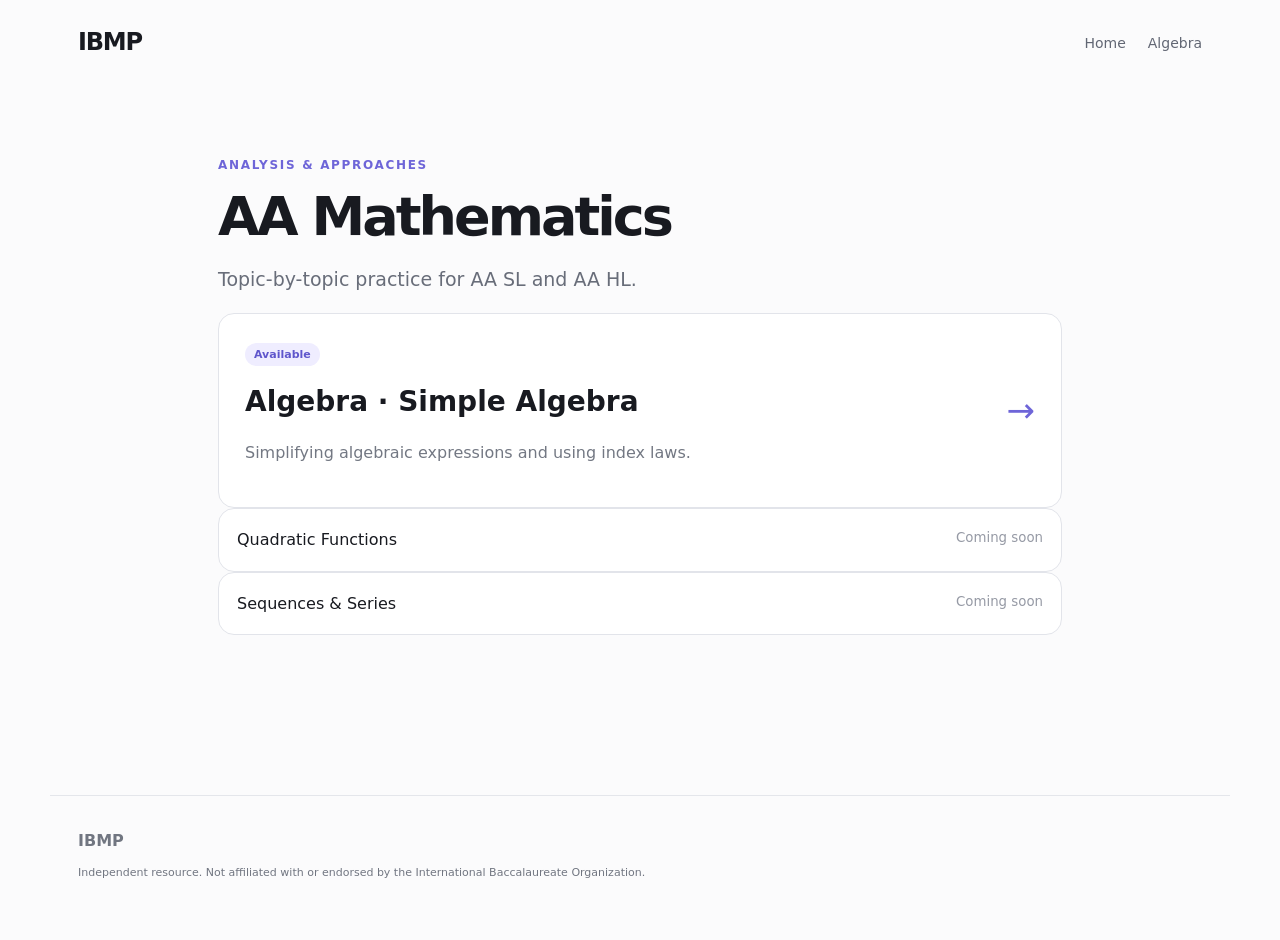
==== commit 26fdfbbc: "Add files via upload" ====
--- a/aa.html
+++ b/aa.html
@@ -1 +1,7 @@
-<!doctype html><html><head><meta charset="utf-8"><meta name="viewport" content="width=device-width,initial-scale=1"><title>AA — IBMP</title><link rel="stylesheet" href="styles.css"></head><body><header class="header"><a class="brand" href="index.html">IBMP</a><nav><a href="algebra.html">Algebra</a></nav></header><main class="page"><div class="eyebrow">Analysis & Approaches</div><h1>AA Mathematics</h1><a class="featured" href="algebra.html"><div><h3>Chapter 1 · Simple Algebra</h3><p>Vocabulary, expressions, multiplication, division and index laws.</p></div><span>→</span></a></main></body></html>+<!doctype html><html lang="en"><head><meta charset="utf-8"><meta name="viewport" content="width=device-width,initial-scale=1"><title>AA — IBMP</title><link rel="stylesheet" href="styles.css"></head><body>
+<header class="header"><a class="brand" href="index.html">IBMP</a><nav><a href="index.html">Home</a><a href="algebra.html">Algebra</a></nav></header>
+<main class="page"><div class="eyebrow">Analysis & Approaches</div><h1>AA Mathematics</h1><p class="lead">Topic-by-topic practice for AA SL and AA HL.</p>
+<a class="featured" href="algebra.html"><div><span class="pill">Available</span><h3>Algebra · Simple Algebra</h3><p>Simplifying algebraic expressions and using index laws.</p></div><div class="arrow">→</div></a>
+<div class="mini">Quadratic Functions <small>Coming soon</small></div><div class="mini">Sequences & Series <small>Coming soon</small></div></main>
+<footer><strong>IBMP</strong><p class="disclaimer">Independent resource. Not affiliated with or endorsed by the International Baccalaureate Organization.</p></footer>
+</body></html>
--- a/styles.css
+++ b/styles.css
@@ -1 +1,66 @@
-*{box-sizing:border-box}body{margin:0;font-family:Inter,system-ui,-apple-system,Segoe UI,sans-serif;background:#fbfbfc;color:#1c1d22;line-height:1.6}a{text-decoration:none;color:inherit}.header{max-width:1180px;margin:auto;padding:24px 28px;display:flex;justify-content:space-between;align-items:center}.brand{font-size:24px;font-weight:800}.header nav{display:flex;gap:20px;color:#666b77}.hero{max-width:1180px;margin:60px auto;padding:20px 28px 80px;display:grid;grid-template-columns:1.2fr .8fr;gap:60px;align-items:center}.hero h1,.page h1{font-size:58px;line-height:1.05;letter-spacing:-.05em;margin:0 0 18px}.hero h1 span{color:#6e65d8}.hero p,.lead{font-size:18px;color:#6c7180}.btn{display:inline-block;margin-top:18px;padding:12px 18px;background:#1f2025;color:white;border-radius:10px;font-weight:700}.preview,.featured,.lesson,.vocab-box{background:white;border:1px solid #e2e4ea;border-radius:16px}.preview{padding:24px}.pill{display:inline-block;background:#efedff;color:#5f56cc;padding:5px 9px;border-radius:99px;font-size:11px;font-weight:800}.formula{font-family:Georgia,serif;font-size:28px;margin:32px 0}.section,.page{max-width:980px;margin:auto;padding:56px 28px}.eyebrow{text-transform:uppercase;letter-spacing:.14em;font-size:12px;font-weight:800;color:#6e65d8;margin-bottom:12px}.section h2,.vocab-box h2,.lesson h2{font-size:30px;letter-spacing:-.03em}.featured{padding:24px;display:flex;justify-content:space-between;align-items:center}.vocab-box{padding:28px;background:linear-gradient(180deg,#faf9ff,#fff);margin:28px 0}.muted{color:#747985}.vocab-table{width:100%;border-collapse:collapse;margin-top:20px;overflow:hidden;border-radius:12px}.vocab-table th,.vocab-table td{padding:13px 15px;border-bottom:1px solid #ececf1;text-align:left}.vocab-table th{background:#f2f0ff;color:#4f4a9f}.vocab-table td:first-child{font-weight:700;color:#333}.lesson{padding:26px;margin:20px 0}.note{padding:16px 18px;background:#fafafa;border-radius:12px;margin:12px 0}.disclaimer{font-size:11px;color:#777;margin-top:5px}footer{max-width:1180px;margin:auto;border-top:1px solid #e4e6eb;padding:30px 28px 46px;color:#707580}@media(max-width:760px){.hero{grid-template-columns:1fr}.hero h1,.page h1{font-size:42px}.vocab-table th,.vocab-table td{padding:11px 10px;font-size:14px}}+*{box-sizing:border-box}html{scroll-behavior:smooth}body{margin:0;font-family:Inter,system-ui,-apple-system,Segoe UI,sans-serif;color:#181a20;background:#fbfbfc;line-height:1.58}a{text-decoration:none;color:inherit}.header{max-width:1180px;margin:auto;padding:24px 28px;display:flex;justify-content:space-between;align-items:center}.brand{font-size:24px;font-weight:800;letter-spacing:-.05em}.header nav{display:flex;gap:22px;color:#626774;font-size:14px}.hero{max-width:1180px;margin:70px auto 20px;padding:0 28px 80px;display:grid;grid-template-columns:1.2fr .8fr;gap:60px;align-items:center}.hero h1,.page h1{font-size:62px;line-height:1.03;letter-spacing:-.055em;margin:0 0 20px}.hero h1 span{color:#6e65d8}.hero p,.lead{font-size:19px;color:#686d79}.eyebrow{text-transform:uppercase;letter-spacing:.14em;font-size:12px;font-weight:800;color:#6e65d8;margin-bottom:14px}.actions{display:flex;gap:10px;margin-top:28px}.btn,.reveal{padding:12px 17px;border:1px solid #dadce4;background:white;border-radius:10px;font-weight:700;cursor:pointer}.btn.primary{background:#1f2025;color:white;border-color:#1f2025}.preview,.card,.featured,.mini,.lesson,.key-box,.example,.toc{background:white;border:1px solid #e2e4ea;border-radius:16px}.preview{padding:22px;box-shadow:0 12px 35px rgba(20,20,35,.06)}.preview-top{display:flex;justify-content:space-between;font-size:14px}.preview-top span:last-child,.pill{background:#efedff;color:#5f56cc;border-radius:99px;padding:5px 9px;font-size:11px;font-weight:800}.formula{font-family:Georgia,serif;text-align:center;font-size:28px;margin:34px 0}.rule-stack{display:grid;gap:10px}.rule-stack div{display:flex;gap:12px;align-items:center;background:#f7f7fa;border-radius:10px;padding:11px}.rule-stack span{display:inline-flex;min-width:44px;justify-content:center;color:#6e65d8;font-weight:800}.preview small{display:block;margin-top:18px;color:#7b808c}.section{max-width:1180px;margin:auto;padding:72px 28px}.section h2{font-size:38px;letter-spacing:-.04em;margin:0 0 28px}.grid{display:grid;gap:14px}.four{grid-template-columns:repeat(4,1fr)}.three{grid-template-columns:repeat(3,1fr)}.card{padding:22px;min-height:180px}.card b{color:#6e65d8}.card p{color:#747985}.card span{font-size:13px;font-weight:800}.featured{padding:26px;display:flex;justify-content:space-between;align-items:center}.featured h3{font-size:28px;margin:14px 0 8px}.featured p{color:#737883}.arrow{font-size:34px;color:#6e65d8}.mini{padding:18px;display:flex;justify-content:space-between}.mini small{color:#969aa5}.page{max-width:900px;margin:70px auto;padding:0 28px 90px}.page.wide{max-width:980px}.page h1{font-size:54px}.chapter-meta{display:flex;flex-wrap:wrap;gap:8px;margin:20px 0}.chapter-meta span{font-size:12px;padding:6px 10px;border-radius:999px;background:#f0f1f5;color:#626774}.toc{padding:22px;margin:30px 0;display:grid;grid-template-columns:repeat(3,1fr);gap:9px 18px}.toc .eyebrow{grid-column:1/-1;margin-bottom:2px}.toc a{font-size:14px;color:#505662}.toc a:hover{color:#6e65d8}.lesson{padding:28px;margin:24px 0}.lesson-head{display:flex;gap:18px;align-items:flex-start}.lesson-head h2{margin:0;font-size:30px;letter-spacing:-.035em}.lesson-head p{margin:4px 0 0;color:#737883}.num{display:inline-flex;min-width:48px;height:42px;border-radius:12px;background:#efedff;color:#5f56cc;align-items:center;justify-content:center;font-weight:800;padding:0 10px}.key-box,.example{padding:18px;margin-top:18px}.key-box{background:#faf9ff}.key-box p{margin:8px 0}.tag{font-size:11px;text-transform:uppercase;letter-spacing:.12em;font-weight:800;color:#6e65d8;margin-bottom:8px}.solution,.answer{margin-top:12px;background:#f6f6f8;border-radius:10px;padding:14px}.exercise h3{margin-top:28px;font-size:17px}.questions{display:grid;grid-template-columns:1fr 1fr;gap:8px 44px;padding-left:26px}.questions li{padding:3px 0}.reveal{margin-top:18px}.hidden{display:none}.key-list{display:grid;gap:8px}.exam-list{display:grid;gap:20px}.exam-list li{padding:14px;background:#fafafa;border-radius:12px}.note{margin-top:18px;background:#fff8e8;border:1px solid #f0dfad;padding:14px;border-radius:10px;color:#6e6040;font-size:13px}.answer-grid{display:grid;gap:12px;margin-top:20px}details{background:#fafafa;border:1px solid #e3e4e8;border-radius:12px;padding:14px}summary{cursor:pointer;font-weight:800;color:#4f4b9a}.disclaimer{font-size:11px;max-width:760px}footer{max-width:1180px;margin:auto;border-top:1px solid #e4e6eb;padding:32px 28px 48px;color:#717681}@media(max-width:800px){.hero{grid-template-columns:1fr}.hero h1,.page h1{font-size:44px}.four{grid-template-columns:1fr 1fr}.three,.toc,.questions{grid-template-columns:1fr}}@media(max-width:520px){.four{grid-template-columns:1fr}.actions{flex-direction:column}.lesson{padding:20px}.lesson-head{gap:12px}.lesson-head h2{font-size:25px}}
+
+.vocabulary-section{
+  margin:30px 0;
+  padding:28px;
+  border:1px solid #dedcf7;
+  border-radius:18px;
+  background:linear-gradient(180deg,#faf9ff 0%,#ffffff 100%);
+}
+.vocab-head{
+  display:flex;
+  justify-content:space-between;
+  align-items:flex-start;
+  gap:20px;
+}
+.vocab-head h2{
+  margin:0 0 6px;
+  font-size:30px;
+  letter-spacing:-.035em;
+}
+.vocab-head p{
+  margin:0;
+  color:#737883;
+}
+.vocab-count{
+  flex:0 0 auto;
+  padding:7px 11px;
+  border-radius:999px;
+  background:#efedff;
+  color:#5f56cc;
+  font-size:12px;
+  font-weight:800;
+}
+.vocab-grid{
+  display:grid;
+  grid-template-columns:repeat(3,1fr);
+  gap:12px;
+  margin-top:22px;
+}
+.vocab-card{
+  min-height:76px;
+  padding:15px 16px;
+  border:1px solid #e5e3fa;
+  border-radius:13px;
+  background:#fff;
+  display:flex;
+  flex-direction:column;
+  justify-content:center;
+}
+.vocab-card strong{
+  color:#4f4a9f;
+  font-size:15px;
+  line-height:1.3;
+}
+.vocab-card span{
+  margin-top:6px;
+  color:#5f6470;
+  font-size:14px;
+}
+@media(max-width:800px){
+  .vocab-grid{grid-template-columns:repeat(2,1fr)}
+}
+@media(max-width:520px){
+  .vocab-grid{grid-template-columns:1fr}
+  .vocab-head{flex-direction:column}
+}
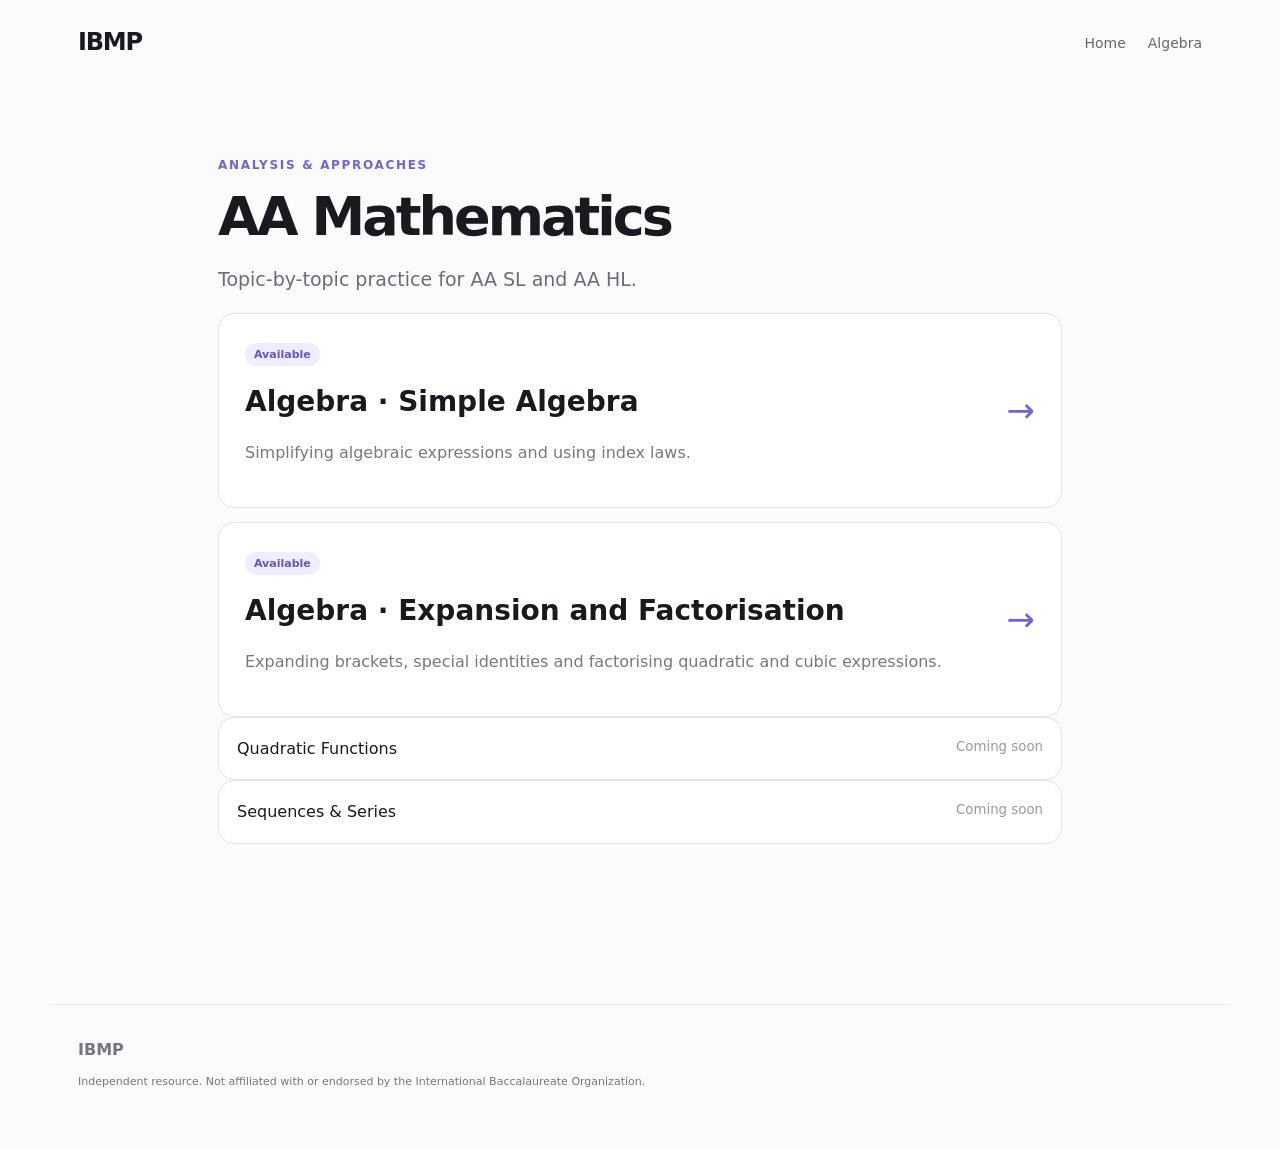
==== commit 6b57a26c: "Add files via upload" ====
--- a/aa.html
+++ b/aa.html
@@ -2,6 +2,6 @@
 <header class="header"><a class="brand" href="index.html">IBMP</a><nav><a href="index.html">Home</a><a href="algebra.html">Algebra</a></nav></header>
 <main class="page"><div class="eyebrow">Analysis & Approaches</div><h1>AA Mathematics</h1><p class="lead">Topic-by-topic practice for AA SL and AA HL.</p>
 <a class="featured" href="algebra.html"><div><span class="pill">Available</span><h3>Algebra · Simple Algebra</h3><p>Simplifying algebraic expressions and using index laws.</p></div><div class="arrow">→</div></a>
-<div class="mini">Quadratic Functions <small>Coming soon</small></div><div class="mini">Sequences & Series <small>Coming soon</small></div></main>
+<a class="featured" href="chapter2.html" style="margin-top:14px;"><div><span class="pill">Available</span><h3>Algebra · Expansion and Factorisation</h3><p>Expanding brackets, special identities and factorising quadratic and cubic expressions.</p></div><div class="arrow">→</div></a><div class="mini">Quadratic Functions <small>Coming soon</small></div><div class="mini">Sequences & Series <small>Coming soon</small></div></main>
 <footer><strong>IBMP</strong><p class="disclaimer">Independent resource. Not affiliated with or endorsed by the International Baccalaureate Organization.</p></footer>
 </body></html>
--- a/styles.css
+++ b/styles.css
@@ -1,66 +1,72 @@
 *{box-sizing:border-box}html{scroll-behavior:smooth}body{margin:0;font-family:Inter,system-ui,-apple-system,Segoe UI,sans-serif;color:#181a20;background:#fbfbfc;line-height:1.58}a{text-decoration:none;color:inherit}.header{max-width:1180px;margin:auto;padding:24px 28px;display:flex;justify-content:space-between;align-items:center}.brand{font-size:24px;font-weight:800;letter-spacing:-.05em}.header nav{display:flex;gap:22px;color:#626774;font-size:14px}.hero{max-width:1180px;margin:70px auto 20px;padding:0 28px 80px;display:grid;grid-template-columns:1.2fr .8fr;gap:60px;align-items:center}.hero h1,.page h1{font-size:62px;line-height:1.03;letter-spacing:-.055em;margin:0 0 20px}.hero h1 span{color:#6e65d8}.hero p,.lead{font-size:19px;color:#686d79}.eyebrow{text-transform:uppercase;letter-spacing:.14em;font-size:12px;font-weight:800;color:#6e65d8;margin-bottom:14px}.actions{display:flex;gap:10px;margin-top:28px}.btn,.reveal{padding:12px 17px;border:1px solid #dadce4;background:white;border-radius:10px;font-weight:700;cursor:pointer}.btn.primary{background:#1f2025;color:white;border-color:#1f2025}.preview,.card,.featured,.mini,.lesson,.key-box,.example,.toc{background:white;border:1px solid #e2e4ea;border-radius:16px}.preview{padding:22px;box-shadow:0 12px 35px rgba(20,20,35,.06)}.preview-top{display:flex;justify-content:space-between;font-size:14px}.preview-top span:last-child,.pill{background:#efedff;color:#5f56cc;border-radius:99px;padding:5px 9px;font-size:11px;font-weight:800}.formula{font-family:Georgia,serif;text-align:center;font-size:28px;margin:34px 0}.rule-stack{display:grid;gap:10px}.rule-stack div{display:flex;gap:12px;align-items:center;background:#f7f7fa;border-radius:10px;padding:11px}.rule-stack span{display:inline-flex;min-width:44px;justify-content:center;color:#6e65d8;font-weight:800}.preview small{display:block;margin-top:18px;color:#7b808c}.section{max-width:1180px;margin:auto;padding:72px 28px}.section h2{font-size:38px;letter-spacing:-.04em;margin:0 0 28px}.grid{display:grid;gap:14px}.four{grid-template-columns:repeat(4,1fr)}.three{grid-template-columns:repeat(3,1fr)}.card{padding:22px;min-height:180px}.card b{color:#6e65d8}.card p{color:#747985}.card span{font-size:13px;font-weight:800}.featured{padding:26px;display:flex;justify-content:space-between;align-items:center}.featured h3{font-size:28px;margin:14px 0 8px}.featured p{color:#737883}.arrow{font-size:34px;color:#6e65d8}.mini{padding:18px;display:flex;justify-content:space-between}.mini small{color:#969aa5}.page{max-width:900px;margin:70px auto;padding:0 28px 90px}.page.wide{max-width:980px}.page h1{font-size:54px}.chapter-meta{display:flex;flex-wrap:wrap;gap:8px;margin:20px 0}.chapter-meta span{font-size:12px;padding:6px 10px;border-radius:999px;background:#f0f1f5;color:#626774}.toc{padding:22px;margin:30px 0;display:grid;grid-template-columns:repeat(3,1fr);gap:9px 18px}.toc .eyebrow{grid-column:1/-1;margin-bottom:2px}.toc a{font-size:14px;color:#505662}.toc a:hover{color:#6e65d8}.lesson{padding:28px;margin:24px 0}.lesson-head{display:flex;gap:18px;align-items:flex-start}.lesson-head h2{margin:0;font-size:30px;letter-spacing:-.035em}.lesson-head p{margin:4px 0 0;color:#737883}.num{display:inline-flex;min-width:48px;height:42px;border-radius:12px;background:#efedff;color:#5f56cc;align-items:center;justify-content:center;font-weight:800;padding:0 10px}.key-box,.example{padding:18px;margin-top:18px}.key-box{background:#faf9ff}.key-box p{margin:8px 0}.tag{font-size:11px;text-transform:uppercase;letter-spacing:.12em;font-weight:800;color:#6e65d8;margin-bottom:8px}.solution,.answer{margin-top:12px;background:#f6f6f8;border-radius:10px;padding:14px}.exercise h3{margin-top:28px;font-size:17px}.questions{display:grid;grid-template-columns:1fr 1fr;gap:8px 44px;padding-left:26px}.questions li{padding:3px 0}.reveal{margin-top:18px}.hidden{display:none}.key-list{display:grid;gap:8px}.exam-list{display:grid;gap:20px}.exam-list li{padding:14px;background:#fafafa;border-radius:12px}.note{margin-top:18px;background:#fff8e8;border:1px solid #f0dfad;padding:14px;border-radius:10px;color:#6e6040;font-size:13px}.answer-grid{display:grid;gap:12px;margin-top:20px}details{background:#fafafa;border:1px solid #e3e4e8;border-radius:12px;padding:14px}summary{cursor:pointer;font-weight:800;color:#4f4b9a}.disclaimer{font-size:11px;max-width:760px}footer{max-width:1180px;margin:auto;border-top:1px solid #e4e6eb;padding:32px 28px 48px;color:#717681}@media(max-width:800px){.hero{grid-template-columns:1fr}.hero h1,.page h1{font-size:44px}.four{grid-template-columns:1fr 1fr}.three,.toc,.questions{grid-template-columns:1fr}}@media(max-width:520px){.four{grid-template-columns:1fr}.actions{flex-direction:column}.lesson{padding:20px}.lesson-head{gap:12px}.lesson-head h2{font-size:25px}}
-
-.vocabulary-section{
+/* Vocabulary table patch — keeps the original v3 layout */
+.vocab-table-section{
+  padding:28px;
   margin:30px 0;
-  padding:28px;
-  border:1px solid #dedcf7;
-  border-radius:18px;
-  background:linear-gradient(180deg,#faf9ff 0%,#ffffff 100%);
+  background:#fff;
+  border:1px solid #e2e4ea;
+  border-radius:16px;
 }
-.vocab-head{
+.vocab-table-heading{
   display:flex;
   justify-content:space-between;
   align-items:flex-start;
   gap:20px;
+  margin-bottom:20px;
 }
-.vocab-head h2{
+.vocab-table-heading h2{
   margin:0 0 6px;
-  font-size:30px;
+  font-size:28px;
   letter-spacing:-.035em;
 }
-.vocab-head p{
+.vocab-table-heading p{
   margin:0;
   color:#737883;
 }
-.vocab-count{
+.vocab-term-count{
   flex:0 0 auto;
-  padding:7px 11px;
-  border-radius:999px;
+  padding:6px 10px;
   background:#efedff;
   color:#5f56cc;
-  font-size:12px;
+  border-radius:999px;
+  font-size:11px;
   font-weight:800;
 }
-.vocab-grid{
-  display:grid;
-  grid-template-columns:repeat(3,1fr);
-  gap:12px;
-  margin-top:22px;
+.vocab-table-wrap{
+  overflow:hidden;
+  border:1px solid #e5e6eb;
+  border-radius:12px;
 }
-.vocab-card{
-  min-height:76px;
-  padding:15px 16px;
-  border:1px solid #e5e3fa;
-  border-radius:13px;
+.vocab-table{
+  width:100%;
+  border-collapse:collapse;
   background:#fff;
-  display:flex;
-  flex-direction:column;
-  justify-content:center;
 }
-.vocab-card strong{
-  color:#4f4a9f;
-  font-size:15px;
-  line-height:1.3;
+.vocab-table th,
+.vocab-table td{
+  padding:12px 16px;
+  text-align:left;
+  border-bottom:1px solid #ececf1;
 }
-.vocab-card span{
-  margin-top:6px;
-  color:#5f6470;
-  font-size:14px;
+.vocab-table th{
+  background:#f7f6ff;
+  color:#514ca0;
+  font-size:12px;
+  text-transform:uppercase;
+  letter-spacing:.08em;
 }
-@media(max-width:800px){
-  .vocab-grid{grid-template-columns:repeat(2,1fr)}
+.vocab-table td:first-child{
+  width:50%;
+  font-weight:700;
+  color:#272831;
+}
+.vocab-table tr:last-child td{
+  border-bottom:none;
+}
+.vocab-table tbody tr:hover{
+  background:#fafaff;
 }
 @media(max-width:520px){
-  .vocab-grid{grid-template-columns:1fr}
-  .vocab-head{flex-direction:column}
+  .vocab-table-heading{flex-direction:column}
+  .vocab-table th,.vocab-table td{padding:11px 12px}
 }
